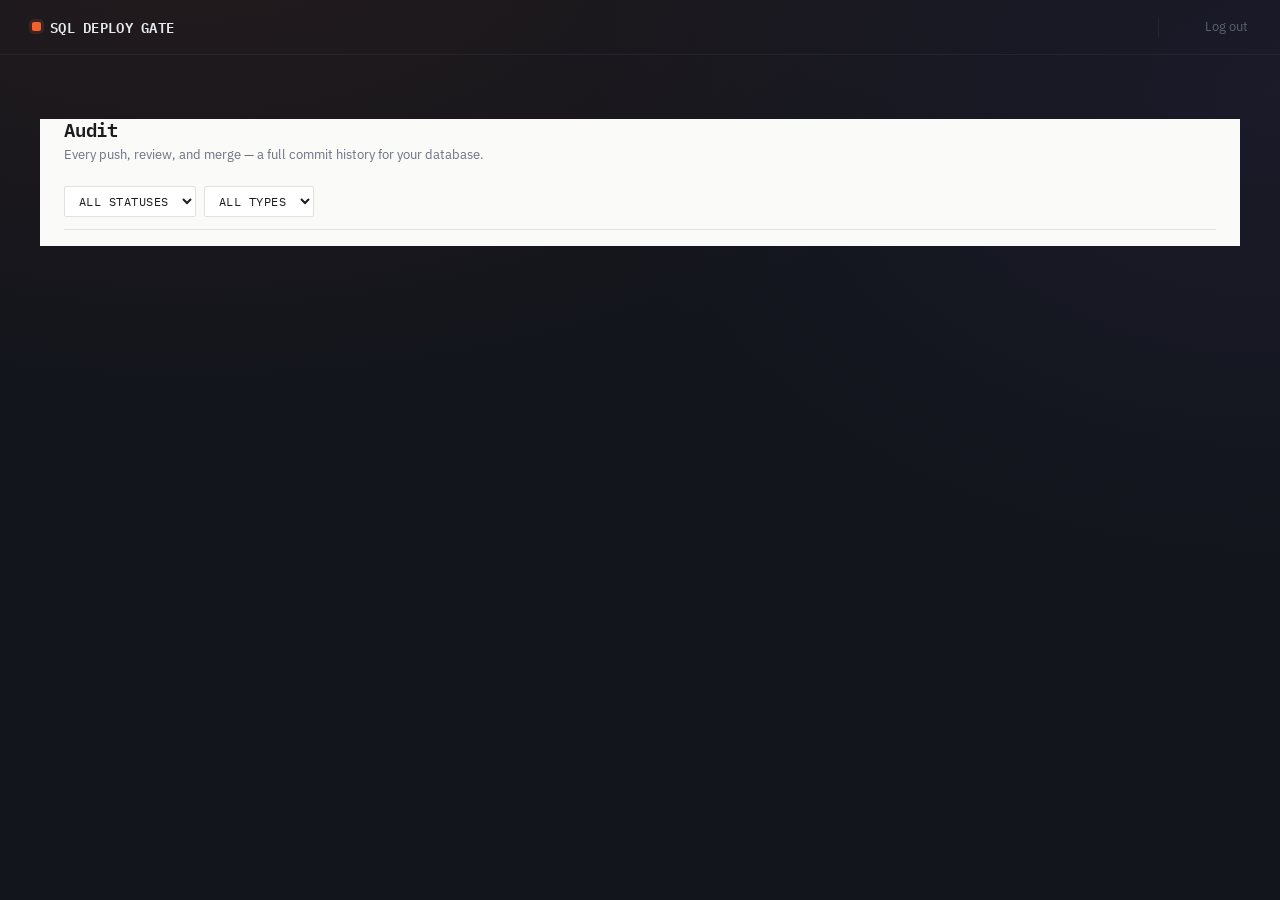
==== activity.html @ 75ae39b2 "Update activity.html" ====
<!DOCTYPE html>
<html lang="en">

<head>
    <meta charset="UTF-8">
    <meta name="viewport" content="width=device-width, initial-scale=1.0">
    <title>Audit — SQL Deploy Gate</title>
    <link rel="stylesheet" href="css/style.css">
</head>

<body>
    <div class="topbar">
        <a href="dashboard.html" class="brand"><span class="gate-dot"></span> SQL DEPLOY GATE</a>
        <div class="topbar-right">
            <nav id="navLinks"></nav>
            <div class="user-chip">
                <span class="user-email" id="userEmail"></span>
                <span id="roleTag"></span>
                <a href="#" id="logoutBtn" class="logout-link">Log out</a>
            </div>
        </div>
    </div>

    <div class="dash-wrap audit-wrap">
        <div class="repo-card-head" style="margin-bottom:4px;">
            <h1 style="font-size:19px;">Audit</h1>
        </div>
        <p style="margin-bottom:0;">Every push, review, and merge — a full commit history for your database.</p>

        <div class="audit-toolbar">
            <select id="statusFilter" class="select-input">
                <option value="">All statuses</option>
                <option value="Pending">Pending</option>
                <option value="Approved">Approved</option>
                <option value="Rejected">Rejected</option>
            </select>
            <select id="typeFilter" class="select-input">
                <option value="">All types</option>
                <option value="DDL">DDL</option>
                <option value="DML">DML</option>
            </select>
        </div>

        <div id="auditList"></div>
        <div id="auditPager" class="audit-pager"></div>
    </div>

    <script src="js/api.js"></script>
    <script src="js/models/AuthModel.js"></script>
    <script src="js/models/AuditModel.js"></script>
    <script src="js/views/NavView.js"></script>
    <script src="js/views/AuditView.js"></script>
    <script src="js/controllers/PageShell.js"></script>
    <script src="js/controllers/ActivityController.js"></script>
</body>

</html>
---- css/style.css ----
/* ===========================================================
   SQL Deploy Gate — design system v2
   Concept: your database change control, run like a git remote.
   Push a change → AI reviews the diff → an Approver merges it.
   =========================================================== */

@import url('https://fonts.googleapis.com/css2?family=IBM+Plex+Mono:wght@400;500;600;700&family=IBM+Plex+Sans:wght@400;500;600;700&display=swap');

:root {
    /* -- surface: charcoal-blue, not pure black -- */
    --bg: #12151c;
    --bg-raised: #191d26;
    --bg-terminal: #0b0d12;
    --bg-input: #0f1218;

    --border: #2a2f3a;
    --border-soft: #21252e;

    --text: #e8eaee;
    --text-dim: #9aa2b1;
    --text-faint: #5b6272;

    /* -- accent: git-orange, used for primary actions + "push" -- */
    --accent: #f2622e;
    --accent-hover: #ff7440;
    --accent-soft: rgba(242, 98, 46, 0.14);

    /* -- diff colors carry real meaning: add / remove -- */
    --add: #3fb968;
    --add-soft: rgba(63, 185, 104, 0.13);
    --remove: #f0553f;
    --remove-soft: rgba(240, 85, 63, 0.13);

    /* -- merge: azure-devops-style purple for "merged" state -- */
    --merge: #a371f7;
    --merge-soft: rgba(163, 113, 247, 0.14);

    --font-mono: 'IBM Plex Mono', ui-monospace, 'SF Mono', Consolas, monospace;
    --font-sans: 'IBM Plex Sans', -apple-system, 'Segoe UI', sans-serif;

    --radius: 6px;
    --radius-lg: 10px;
    --shadow: 0 12px 32px rgba(0, 0, 0, 0.45);
}

@media (prefers-reduced-motion: reduce) {

    *,
    *::before,
    *::after {
        animation-duration: 0.001ms !important;
        animation-iteration-count: 1 !important;
        transition-duration: 0.001ms !important;
    }
}

* {
    box-sizing: border-box;
}

body {
    margin: 0;
    background: var(--bg);
    background-image:
        radial-gradient(ellipse 900px 500px at 15% -10%, rgba(242, 98, 46, 0.08), transparent),
        radial-gradient(ellipse 700px 500px at 100% 10%, rgba(163, 113, 247, 0.06), transparent);
    background-attachment: fixed;
    color: var(--text);
    font-family: var(--font-sans);
    font-size: 15px;
    line-height: 1.55;
    -webkit-font-smoothing: antialiased;
}

a {
    color: var(--accent);
    text-decoration: none;
}

a:hover {
    color: var(--accent-hover);
}

h1,
h2,
h3 {
    font-family: var(--font-mono);
    font-weight: 600;
    line-height: 1.2;
    margin: 0 0 10px;
    letter-spacing: -0.01em;
}

p {
    color: var(--text-dim);
    margin: 0 0 14px;
}

:focus-visible {
    outline: 2px solid var(--accent);
    outline-offset: 2px;
}

/* ---------- topbar ---------- */
.topbar {
    display: flex;
    align-items: center;
    justify-content: space-between;
    padding: 16px 32px;
    border-bottom: 1px solid var(--border-soft);
}

.brand {
    display: flex;
    align-items: center;
    gap: 9px;
    font-family: var(--font-mono);
    font-weight: 600;
    font-size: 14px;
    color: var(--text);
    letter-spacing: 0.02em;
}

.brand:hover {
    color: var(--text);
    text-decoration: none;
}

.gate-dot {
    width: 9px;
    height: 9px;
    border-radius: 2px;
    background: var(--accent);
    box-shadow: 0 0 0 3px var(--accent-soft);
    flex-shrink: 0;
}

.topbar nav {
    display: flex;
    align-items: center;
    gap: 20px;
}

.topbar nav a {
    color: var(--text-dim);
    font-size: 14px;
}

.topbar nav a:hover {
    color: var(--text);
}

.topbar nav a.active {
    color: var(--text);
    position: relative;
}

.topbar nav a.active::after {
    content: '';
    position: absolute;
    left: 0;
    right: 0;
    bottom: -17px;
    height: 2px;
    background: var(--accent);
}

.topbar-right {
    display: flex;
    align-items: center;
    gap: 20px;
}

.user-chip {
    display: flex;
    align-items: center;
    gap: 14px;
    padding-left: 18px;
    border-left: 1px solid var(--border-soft);
}

.user-email {
    font-family: var(--font-mono);
    font-size: 12.5px;
    color: var(--text-faint);
}

.role-tag {
    font-family: var(--font-mono);
    font-size: 10.5px;
    font-weight: 600;
    text-transform: uppercase;
    letter-spacing: 0.05em;
    padding: 2px 7px;
    border-radius: 4px;
    border: 1px solid var(--border);
}

.role-tag.role-developer {
    color: var(--accent);
    background: var(--accent-soft);
    border-color: transparent;
}

.role-tag.role-approver {
    color: var(--merge);
    background: var(--merge-soft);
    border-color: transparent;
}

.role-tag.role-admin {
    color: var(--add);
    background: var(--add-soft);
    border-color: transparent;
}

.logout-link {
    color: var(--text-faint);
    font-size: 13px;
}

.logout-link:hover {
    color: var(--remove);
}

/* ---------- buttons ---------- */
.btn {
    display: inline-flex;
    align-items: center;
    justify-content: center;
    gap: 6px;
    font-family: var(--font-sans);
    font-weight: 600;
    font-size: 14px;
    padding: 9px 16px;
    border-radius: var(--radius);
    border: 1px solid transparent;
    background: var(--accent);
    color: #17110c;
    cursor: pointer;
    transition: background 0.15s, transform 0.1s;
}

.btn:hover {
    background: var(--accent-hover);
}

.btn:active {
    transform: translateY(1px);
}

.btn:disabled {
    opacity: 0.55;
    cursor: not-allowed;
}

.btn-secondary {
    background: transparent;
    border-color: var(--border);
    color: var(--text);
}

.btn-secondary:hover {
    background: var(--bg-raised);
    border-color: var(--text-faint);
}

.btn-sm {
    padding: 6px 12px;
    font-size: 13px;
}

.btn-lg {
    padding: 12px 24px;
    font-size: 15.5px;
}

.btn-block {
    width: 100%;
}

/* ---------- hero ---------- */
.hero {
    max-width: 1180px;
    margin: 0 auto;
    padding: 88px 32px 64px;
    display: grid;
    grid-template-columns: 1.05fr 0.95fr;
    gap: 56px;
    align-items: center;
}

.hero-copy .eyebrow {
    display: inline-flex;
    align-items: center;
    gap: 7px;
    font-family: var(--font-mono);
    font-size: 12px;
    color: var(--accent);
    text-transform: uppercase;
    letter-spacing: 0.08em;
    margin-bottom: 18px;
}

.eyebrow::before {
    content: '';
    width: 6px;
    height: 6px;
    border-radius: 50%;
    background: var(--accent);
}

.hero-copy h1 {
    font-size: 42px;
    margin-bottom: 18px;
    color: var(--text);
}

.hero-copy h1 .hl {
    color: var(--accent);
}

.hero-sub {
    font-size: 16px;
    max-width: 480px;
    margin-bottom: 30px;
}

.cta-row {
    display: flex;
    gap: 12px;
}

/* ---------- terminal signature element ---------- */
.term-window {
    background: var(--bg-terminal);
    border: 1px solid var(--border);
    border-radius: var(--radius-lg);
    box-shadow: var(--shadow);
    overflow: hidden;
}

.term-titlebar {
    display: flex;
    align-items: center;
    gap: 8px;
    padding: 11px 14px;
    background: var(--bg-raised);
    border-bottom: 1px solid var(--border-soft);
}

.term-dot {
    width: 10px;
    height: 10px;
    border-radius: 50%;
    background: var(--border);
}

.term-dot:nth-child(1) {
    background: #5b6272;
}

.term-filename {
    margin-left: 8px;
    font-family: var(--font-mono);
    font-size: 12px;
    color: var(--text-faint);
}

.term-body {
    padding: 20px 20px 24px;
    font-family: var(--font-mono);
    font-size: 13.5px;
    min-height: 230px;
}

.term-line {
    margin-bottom: 3px;
    white-space: pre-wrap;
    word-break: break-word;
}

.term-prompt {
    color: var(--merge);
}

.term-cmd {
    color: var(--text);
}

.term-out {
    color: var(--text-faint);
    padding-left: 18px;
}

.term-out.add {
    color: var(--add);
}

.term-out.remove {
    color: var(--remove);
}

.term-out.merge {
    color: var(--merge);
}

.term-out.dim {
    color: var(--text-faint);
}

.term-cursor {
    display: inline-block;
    width: 7px;
    height: 14px;
    background: var(--accent);
    vertical-align: text-bottom;
    animation: blink 1s step-end infinite;
}

@keyframes blink {
    50% {
        opacity: 0;
    }
}

/* ---------- safety / status strip ---------- */
.strip {
    max-width: 1180px;
    margin: 0 auto;
    padding: 0 32px 64px;
    display: flex;
    flex-wrap: wrap;
    gap: 10px;
}

.pill {
    display: flex;
    align-items: center;
    gap: 8px;
    font-family: var(--font-mono);
    font-size: 12.5px;
    color: var(--text-dim);
    background: var(--bg-raised);
    border: 1px solid var(--border-soft);
    padding: 8px 13px;
    border-radius: 999px;
}

.pill .dot {
    width: 6px;
    height: 6px;
    border-radius: 50%;
    background: var(--add);
    flex-shrink: 0;
}

/* ---------- how it works (git-command steps) ---------- */
.section {
    max-width: 1180px;
    margin: 0 auto;
    padding: 20px 32px 96px;
}

.section-head {
    margin-bottom: 36px;
}

.section-head h2 {
    font-size: 22px;
}

.section-head p {
    max-width: 520px;
}

.step-grid {
    display: grid;
    grid-template-columns: repeat(3, 1fr);
    gap: 20px;
}

.step-card {
    background: var(--bg-raised);
    border: 1px solid var(--border-soft);
    border-radius: var(--radius-lg);
    padding: 24px 22px;
}

.step-cmd {
    display: inline-block;
    font-family: var(--font-mono);
    font-size: 12.5px;
    font-weight: 600;
    color: var(--accent);
    background: var(--accent-soft);
    padding: 4px 9px;
    border-radius: 4px;
    margin-bottom: 16px;
}

.step-card:nth-child(2) .step-cmd {
    color: var(--merge);
    background: var(--merge-soft);
}

.step-card:nth-child(3) .step-cmd {
    color: var(--add);
    background: var(--add-soft);
}

.step-card h3 {
    font-size: 16px;
    margin-bottom: 8px;
    color: var(--text);
}

.step-card p {
    font-size: 13.5px;
    margin: 0;
}

.footer-note {
    text-align: center;
    padding: 28px;
    color: var(--text-faint);
    font-family: var(--font-mono);
    font-size: 12px;
    border-top: 1px solid var(--border-soft);
}

/* ---------- auth pages ---------- */
.center-wrap {
    min-height: calc(100vh - 65px);
    display: flex;
    align-items: center;
    justify-content: center;
    padding: 40px 20px;
}

.auth-card {
    width: 100%;
    max-width: 380px;
    background: var(--bg-raised);
    border: 1px solid var(--border-soft);
    border-radius: var(--radius-lg);
    padding: 32px 30px;
    box-shadow: var(--shadow);
}

.auth-card h1 {
    font-size: 20px;
    margin-bottom: 6px;
}

.auth-card .subtitle {
    font-size: 13.5px;
    margin-bottom: 24px;
}

.field {
    margin-bottom: 16px;
}

.field label {
    display: block;
    font-family: var(--font-mono);
    font-size: 12px;
    color: var(--text-dim);
    margin-bottom: 6px;
}

.field input {
    width: 100%;
    background: var(--bg-input);
    border: 1px solid var(--border);
    border-radius: var(--radius);
    padding: 10px 12px;
    color: var(--text);
    font-family: var(--font-sans);
    font-size: 14px;
}

.field input:focus {
    outline: none;
    border-color: var(--accent);
    box-shadow: 0 0 0 3px var(--accent-soft);
}

.auth-footer {
    margin-top: 20px;
    text-align: center;
    font-size: 13.5px;
    color: var(--text-dim);
}

.error-box {
    background: var(--remove-soft);
    border: 1px solid rgba(240, 85, 63, 0.35);
    color: var(--remove);
    font-size: 13px;
    padding: 10px 13px;
    border-radius: var(--radius);
    margin-bottom: 16px;
}

.success-box {
    background: var(--add-soft);
    border: 1px solid rgba(63, 185, 104, 0.35);
    color: var(--add);
    font-size: 13px;
    padding: 10px 13px;
    border-radius: var(--radius);
    margin-bottom: 16px;
}

/* ---------- dashboard placeholder ---------- */
.dash-wrap {
    max-width: 720px;
    margin: 64px auto;
    padding: 0 24px;
}

.repo-card {
    background: var(--bg-raised);
    border: 1px solid var(--border-soft);
    border-radius: var(--radius-lg);
    padding: 30px;
}

.repo-card-head {
    display: flex;
    align-items: center;
    justify-content: space-between;
    margin-bottom: 6px;
}

.repo-card-head h1 {
    font-size: 19px;
    margin: 0;
}

.coming-soon {
    margin-top: 18px;
    padding: 16px 18px;
    background: var(--bg-terminal);
    border: 1px dashed var(--border);
    border-radius: var(--radius);
    font-family: var(--font-mono);
    font-size: 13px;
    color: var(--text-faint);
}

/* ---------- push form ---------- */
.field textarea {
    width: 100%;
    min-height: 220px;
    background: var(--bg-input);
    border: 1px solid var(--border);
    border-radius: var(--radius);
    padding: 12px 14px;
    color: var(--text);
    font-family: var(--font-mono);
    font-size: 13px;
    line-height: 1.6;
    resize: vertical;
}

.field textarea:focus {
    outline: none;
    border-color: var(--accent);
    box-shadow: 0 0 0 3px var(--accent-soft);
}

/* ---------- verdict / result card ---------- */
.check-item {
    display: flex;
    align-items: center;
    gap: 9px;
    font-size: 13.5px;
    padding: 8px 0;
}

.check-item .icon {
    width: 18px;
    height: 18px;
    border-radius: 4px;
    display: inline-flex;
    align-items: center;
    justify-content: center;
    font-size: 11px;
    font-weight: 700;
    flex-shrink: 0;
}

.check-item.pass .icon {
    background: var(--add-soft);
    color: var(--add);
}

.check-item.fail .icon {
    background: var(--remove-soft);
    color: var(--remove);
}

.check-item.pass span:last-child {
    color: var(--text);
}

.check-item.fail span:last-child {
    color: var(--text);
}

.code-block {
    background: var(--bg-terminal);
    border: 1px solid var(--border);
    border-radius: var(--radius);
    padding: 14px 16px;
    font-family: var(--font-mono);
    font-size: 12.5px;
    line-height: 1.6;
    color: var(--text-dim);
    white-space: pre-wrap;
    word-break: break-word;
    overflow-x: auto;
    margin-top: 10px;
}

/* ---------- submission / approval list rows ---------- */
.sub-list {
    display: flex;
    flex-direction: column;
    gap: 10px;
    margin-top: 18px;
}

.sub-row {
    background: var(--bg-raised);
    border: 1px solid var(--border-soft);
    border-radius: var(--radius-lg);
    overflow: hidden;
}

.sub-row-head {
    display: flex;
    align-items: center;
    gap: 12px;
    padding: 14px 18px;
    cursor: pointer;
}

.sub-status-dot {
    width: 8px;
    height: 8px;
    border-radius: 50%;
    flex-shrink: 0;
}

.sub-status-dot.pending {
    background: var(--accent);
}

.sub-status-dot.approved {
    background: var(--add);
}

.sub-status-dot.rejected {
    background: var(--remove);
}

.sub-main {
    flex: 1;
    min-width: 0;
}

.sub-title {
    font-family: var(--font-mono);
    font-size: 13.5px;
    color: var(--text);
    white-space: nowrap;
    overflow: hidden;
    text-overflow: ellipsis;
}

.sub-number {
    color: var(--text-faint);
}

.sub-meta {
    display: flex;
    align-items: center;
    gap: 8px;
    font-size: 12px;
    color: var(--text-faint);
    margin-top: 3px;
}

.label {
    font-family: var(--font-mono);
    font-size: 10.5px;
    font-weight: 600;
    padding: 2px 7px;
    border-radius: 4px;
}

.label-ddl {
    color: var(--merge);
    background: var(--merge-soft);
}

.label-dml {
    color: var(--accent);
    background: var(--accent-soft);
}

.status-pill {
    font-family: var(--font-mono);
    font-size: 10.5px;
    font-weight: 600;
    text-transform: uppercase;
    letter-spacing: 0.04em;
    padding: 2px 8px;
    border-radius: 999px;
    flex-shrink: 0;
}

.status-pill.pending {
    color: var(--accent);
    background: var(--accent-soft);
}

.status-pill.approved {
    color: var(--add);
    background: var(--add-soft);
}

.status-pill.rejected {
    color: var(--remove);
    background: var(--remove-soft);
}

.sub-chevron {
    color: var(--text-faint);
    font-size: 12px;
    transition: transform 0.15s;
    flex-shrink: 0;
}

.sub-row.open .sub-chevron {
    transform: rotate(90deg);
}

.sub-detail {
    display: none;
    padding: 0 18px 18px;
    border-top: 1px solid var(--border-soft);
}

.sub-row.open .sub-detail {
    display: block;
    padding-top: 14px;
}

.empty-state {
    text-align: center;
    padding: 40px 20px;
    color: var(--text-faint);
    font-family: var(--font-mono);
    font-size: 13px;
    background: var(--bg-raised);
    border: 1px dashed var(--border);
    border-radius: var(--radius-lg);
}

.error-box.inline {
    margin-top: 18px;
}

/* ---------- approve / reject buttons ---------- */
.btn-approve {
    background: var(--add-soft);
    border: 1px solid rgba(63, 185, 104, 0.35);
    color: var(--add);
}

.btn-approve:hover {
    background: rgba(63, 185, 104, 0.22);
}

.btn-reject {
    background: var(--remove-soft);
    border: 1px solid rgba(240, 85, 63, 0.35);
    color: var(--remove);
}

.btn-reject:hover {
    background: rgba(240, 85, 63, 0.22);
}

/* ---------- bulk action bar + row selection ---------- */
.bulk-action-bar {
    display: flex;
    align-items: center;
    gap: 12px;
    background: var(--bg-raised);
    border: 1px solid var(--border);
    border-radius: var(--radius);
    padding: 10px 14px;
    margin-bottom: 12px;
    font-size: 13px;
    color: var(--text-dim);
    position: sticky;
    top: 12px;
    z-index: 5;
}

.bulk-action-bar .spacer {
    flex: 1;
}

.select-all-row {
    font-size: 13px;
    color: var(--text-dim);
    margin-top: 18px;
    margin-bottom: 4px;
}

.pr-select {
    width: 15px;
    height: 15px;
    accent-color: var(--accent);
    flex-shrink: 0;
    cursor: pointer;
}

.sub-row-head .pr-select {
    margin-right: 2px;
}

.pr-quick-actions {
    display: flex;
    gap: 6px;
    flex-shrink: 0;
}

/* ---------- modal ---------- */
.modal-overlay {
    position: fixed;
    inset: 0;
    background: rgba(6, 7, 10, 0.6);
    display: flex;
    align-items: center;
    justify-content: center;
    z-index: 100;
    padding: 20px;
}

.modal-card {
    width: 100%;
    max-width: 420px;
    background: var(--bg-raised);
    border: 1px solid var(--border);
    border-radius: var(--radius-lg);
    padding: 24px;
    box-shadow: var(--shadow);
}

.modal-card h3 {
    font-size: 16px;
    margin-bottom: 8px;
}

.modal-card p {
    font-size: 13.5px;
    margin-bottom: 16px;
}

.modal-card textarea {
    width: 100%;
    min-height: 90px;
    background: var(--bg-input);
    border: 1px solid var(--border);
    border-radius: var(--radius);
    padding: 10px 12px;
    color: var(--text);
    font-family: var(--font-sans);
    font-size: 13.5px;
    margin-bottom: 16px;
    resize: vertical;
}

.modal-card textarea:focus {
    outline: none;
    border-color: var(--accent);
    box-shadow: 0 0 0 3px var(--accent-soft);
}

.modal-actions {
    display: flex;
    justify-content: flex-end;
    gap: 10px;
}

@media (max-width: 860px) {
    .hero {
        grid-template-columns: 1fr;
        padding-top: 56px;
    }

    .hero-copy h1 {
        font-size: 32px;
    }

    .step-grid {
        grid-template-columns: 1fr;
    }

    .topbar {
        padding: 14px 18px;
    }

    .strip,
    .section {
        padding-left: 18px;
        padding-right: 18px;
    }
}

/* ---------- audit page ---------- */
.dash-wrap.audit-wrap {
    max-width: 1200px;
}

.audit-toolbar {
    display: flex;
    flex-wrap: wrap;
    gap: 10px;
    margin: 18px 0 22px;
}

.select-input {
    background: var(--bg-input);
    border: 1px solid var(--border);
    border-radius: var(--radius);
    padding: 8px 12px;
    color: var(--text);
    font-family: var(--font-sans);
    font-size: 13.5px;
    cursor: pointer;
}

.select-input:focus {
    outline: none;
    border-color: var(--accent);
    box-shadow: 0 0 0 3px var(--accent-soft);
}

.report-table-wrap {
    overflow-x: auto;
    border: 1px solid var(--border-soft);
    border-radius: var(--radius-lg);
}

.report-table {
    width: 100%;
    border-collapse: collapse;
    background: var(--bg-raised);
}

.report-table thead th {
    text-align: left;
    font-family: var(--font-mono);
    font-size: 11px;
    text-transform: uppercase;
    letter-spacing: 0.05em;
    color: var(--text-faint);
    font-weight: 600;
    padding: 12px;
    border-bottom: 1px solid var(--border-soft);
    white-space: nowrap;
}

.report-table td {
    padding: 12px;
    border-bottom: 1px solid var(--border-soft);
    vertical-align: middle;
    font-size: 13px;
    color: var(--text-dim);
}

.report-row:last-child td {
    border-bottom: none;
}

.report-row:hover {
    background: var(--bg-input);
}

.report-table td.audit-user {
    font-family: var(--font-mono);
    color: var(--accent);
    white-space: nowrap;
}

.report-summary {
    max-width: 280px;
    overflow: hidden;
    text-overflow: ellipsis;
    white-space: nowrap;
    color: var(--text);
}

.report-table td .audit-reason,
.report-table td .audit-resolved {
    display: block;
    max-width: 220px;
    overflow: hidden;
    text-overflow: ellipsis;
    white-space: nowrap;
}

.report-table td .audit-reason {
    color: var(--remove);
    font-size: 12.5px;
}

.report-table td .audit-resolved {
    color: var(--text-faint);
    font-size: 12.5px;
}

.audit-pager {
    display: flex;
    align-items: center;
    justify-content: center;
    gap: 16px;
    margin-top: 22px;
    font-size: 13px;
    color: var(--text-dim);
}

/* ---------- users / role assignment page ---------- */
.users-stats {
    display: flex;
    flex-wrap: wrap;
    gap: 8px;
    margin: 18px 0 20px;
}

.users-toolbar {
    margin-bottom: 16px;
}

.users-search {
    width: 100%;
    max-width: 320px;
    background: var(--bg-input);
    border: 1px solid var(--border);
    border-radius: var(--radius);
    padding: 9px 13px;
    color: var(--text);
    font-family: var(--font-sans);
    font-size: 13.5px;
}

.users-search:focus {
    outline: none;
    border-color: var(--accent);
    box-shadow: 0 0 0 3px var(--accent-soft);
}

.users-table {
    width: 100%;
    border-collapse: collapse;
}

.users-table th {
    text-align: left;
    font-family: var(--font-mono);
    font-size: 11px;
    text-transform: uppercase;
    letter-spacing: 0.05em;
    color: var(--text-faint);
    font-weight: 600;
    padding: 0 12px 10px;
    border-bottom: 1px solid var(--border-soft);
}

.users-table td {
    padding: 12px;
    border-bottom: 1px solid var(--border-soft);
    vertical-align: middle;
}

.avatar {
    display: inline-flex;
    align-items: center;
    justify-content: center;
    width: 30px;
    height: 30px;
    border-radius: 50%;
    background: var(--bg-input);
    border: 1px solid var(--border);
    font-family: var(--font-mono);
    font-size: 11px;
    font-weight: 600;
    color: var(--text-dim);
    flex-shrink: 0;
}

.user-row-identity {
    display: flex;
    align-items: center;
    gap: 10px;
}

.user-row-identity .email {
    font-size: 13.5px;
    color: var(--text);
}

.user-row-identity .sub {
    font-size: 11.5px;
    color: var(--text-faint);
}

.role-cell {
    display: flex;
    align-items: center;
    gap: 10px;
}

/* ===========================================================
   Workspace header — authenticated landing state.
   Reuses existing tokens only (no new colors introduced).
   Append this block to style.css.
   =========================================================== */

.workspace-hero {
    background: var(--bg-raised);
    background-image: radial-gradient(ellipse 500px 220px at 100% 0%, rgba(242, 98, 46, 0.10), transparent);
    border: 1px solid var(--border-soft);
    border-radius: var(--radius-lg);
    padding: 28px 30px;
    margin-bottom: 22px;
    position: relative;
    overflow: hidden;
}

.workspace-hero::before {
    content: '';
    position: absolute;
    top: 0;
    left: 0;
    width: 3px;
    height: 100%;
    background: var(--accent);
}

.workspace-eyebrow {
    display: inline-flex;
    align-items: center;
    gap: 7px;
    font-family: var(--font-mono);
    font-size: 11.5px;
    color: var(--accent);
    text-transform: uppercase;
    letter-spacing: 0.08em;
    margin-bottom: 10px;
}

.workspace-eyebrow::before {
    content: '';
    width: 6px;
    height: 6px;
    border-radius: 50%;
    background: var(--accent);
    box-shadow: 0 0 0 3px var(--accent-soft);
}

.workspace-hero h1 {
    font-size: 24px;
    margin-bottom: 4px;
    color: var(--text);
}

.workspace-identity {
    display: flex;
    align-items: center;
    gap: 10px;
    font-size: 13.5px;
    color: var(--text-dim);
    margin-bottom: 22px;
}

.workspace-identity .email {
    font-family: var(--font-mono);
    color: var(--text-faint);
}

/* -- stat pills, reusing .pill but with a value emphasis -- */
.workspace-stats {
    display: flex;
    flex-wrap: wrap;
    gap: 10px;
    margin-bottom: 24px;
}

.stat-pill {
    display: flex;
    align-items: center;
    gap: 9px;
    background: var(--bg-terminal);
    border: 1px solid var(--border-soft);
    padding: 9px 15px;
    border-radius: var(--radius);
}

.stat-pill .stat-value {
    font-family: var(--font-mono);
    font-size: 17px;
    font-weight: 700;
    color: var(--text);
}

.stat-pill .stat-label {
    font-family: var(--font-mono);
    font-size: 11px;
    color: var(--text-faint);
    text-transform: uppercase;
    letter-spacing: 0.04em;
}

.stat-pill.pending .stat-value {
    color: var(--accent);
}

.stat-pill.approved .stat-value {
    color: var(--add);
}

.stat-pill.rejected .stat-value {
    color: var(--remove);
}

/* -- role-aware quick actions -- */
.workspace-actions {
    display: flex;
    flex-wrap: wrap;
    gap: 10px;
}

.action-card {
    display: flex;
    align-items: center;
    gap: 12px;
    background: var(--bg-terminal);
    border: 1px solid var(--border);
    border-radius: var(--radius);
    padding: 12px 16px;
    color: var(--text);
    flex: 1;
    min-width: 200px;
    transition: border-color 0.15s, transform 0.1s;
}

.action-card:hover {
    border-color: var(--accent);
    color: var(--text);
    text-decoration: none;
    transform: translateY(-1px);
}

.action-card .action-icon {
    width: 32px;
    height: 32px;
    border-radius: 7px;
    background: var(--accent-soft);
    color: var(--accent);
    display: flex;
    align-items: center;
    justify-content: center;
    font-family: var(--font-mono);
    font-size: 15px;
    font-weight: 700;
    flex-shrink: 0;
}

.action-card .action-text .title {
    font-size: 13.5px;
    font-weight: 600;
}

.action-card .action-text .sub {
    font-size: 11.5px;
    color: var(--text-faint);
}

/* skeleton loading state for stats */
.stat-pill.loading .stat-value {
    color: var(--text-faint);
}

/* base spinner (rotation) */
.spinner {
    display: inline-block;
    border-radius: 50%;
    animation: spin 0.7s linear infinite;
}

@keyframes spin {
    to {
        transform: rotate(360deg);
    }
}

/* ===========================================================
   Loading overlay (submissions push)
   =========================================================== */
.loading-overlay {
    position: fixed;
    inset: 0;
    background: rgba(10, 10, 10, 0.85);
    backdrop-filter: blur(4px);
    display: flex;
    align-items: center;
    justify-content: center;
    z-index: 9999;
    opacity: 0;
    visibility: hidden;
    transition: opacity 0.2s ease, visibility 0.2s ease;
}

.loading-overlay.visible {
    opacity: 1;
    visibility: visible;
}

.loading-box {
    background: var(--bg-terminal);
    border: 1px solid var(--border);
    border-radius: var(--radius);
    padding: 24px 30px;
    text-align: center;
    box-shadow: 0 10px 40px rgba(0, 0, 0, 0.5);
}

.loading-box .spinner {
    width: 32px;
    height: 32px;
    margin: 0 auto 12px;
    border-width: 3px;
    border-style: solid;
    border-color: rgba(255, 255, 255, 0.2);
    border-top-color: #fff;
}

.loading-box p {
    font-family: var(--font-sans);
    font-size: 13.5px;
    color: var(--text);
    margin: 0;
}

/* ---------- audit report table ---------- */
.report-table-wrap {
    overflow-x: auto;
    border: 1px solid var(--border-soft);
    border-radius: var(--radius-lg);
}

.report-table {
    width: 100%;
    border-collapse: collapse;
    background: var(--bg-raised);
}

.report-table thead th {
    text-align: left;
    font-family: var(--font-mono);
    font-size: 11px;
    text-transform: uppercase;
    letter-spacing: 0.05em;
    color: var(--text-faint);
    font-weight: 600;
    padding: 12px;
    border-bottom: 1px solid var(--border-soft);
    white-space: nowrap;
}

.report-table td {
    padding: 12px;
    border-bottom: 1px solid var(--border-soft);
    vertical-align: middle;
    font-size: 13px;
    color: var(--text-dim);
}

.report-row:last-child td {
    border-bottom: none;
}

.report-row:hover {
    background: var(--bg-input);
}

.report-row td.audit-user {
    font-family: var(--font-mono);
    color: var(--accent);
    white-space: nowrap;
}

.report-summary {
    max-width: 280px;
    overflow: hidden;
    text-overflow: ellipsis;
    white-space: nowrap;
    color: var(--text);
}

.report-table td .audit-reason {
    color: var(--remove);
    font-size: 12.5px;
}

.report-table td .audit-resolved {
    color: var(--text-faint);
    font-size: 12.5px;
}
/* ===========================================================
   Audit — Report / Ledger styling
   Add this after your existing style.css, or merge selectively.
   =========================================================== */

:root {
  --ledger-paper: #FAFAF8;
  --ledger-ink: #1C1C1E;
  --ledger-slate: #6B7280;
  --ledger-hairline: #E3E1DA;
  --ledger-approved: #1E7A4C;
  --ledger-approved-bg: #EAF5EE;
  --ledger-rejected: #B3492E;
  --ledger-rejected-bg: #FBEEEA;
  --ledger-pending: #B8860B;
  --ledger-pending-bg: #FBF3E1;
  --mono: 'IBM Plex Mono', 'JetBrains Mono', 'SFMono-Regular', Consolas, monospace;
}

.audit-wrap {
  background: var(--ledger-paper);
}

.audit-wrap h1 {
  font-family: var(--mono);
  font-weight: 600;
  letter-spacing: -0.01em;
  color: var(--ledger-ink);
}

.audit-wrap > p {
  color: var(--ledger-slate);
  font-size: 13px;
  margin-top: 2px;
}

/* ---------- Toolbar ---------- */
.audit-toolbar {
  display: flex;
  gap: 8px;
  margin: 20px 0 16px;
  padding-bottom: 12px;
  border-bottom: 1px solid var(--ledger-hairline);
}

.audit-toolbar .select-input {
  font-family: var(--mono);
  font-size: 12px;
  text-transform: uppercase;
  letter-spacing: 0.04em;
  border: 1px solid var(--ledger-hairline);
  background: #fff;
  color: var(--ledger-ink);
  border-radius: 2px;
  padding: 6px 10px;
}

/* ---------- Report table ---------- */
.report-table-wrap {
  border: 1px solid var(--ledger-hairline);
  border-radius: 2px;
  overflow-x: auto;
  background: #fff;
}

.report-table {
  width: 100%;
  border-collapse: collapse;
  font-size: 13px;
}

.report-table thead th {
  position: sticky;
  top: 0;
  background: var(--ledger-paper);
  font-family: var(--mono);
  font-size: 10.5px;
  font-weight: 600;
  text-transform: uppercase;
  letter-spacing: 0.06em;
  color: var(--ledger-slate);
  text-align: left;
  padding: 10px 14px;
  border-bottom: 1px solid var(--ledger-hairline);
  white-space: nowrap;
}

.report-row {
  border-bottom: 1px solid var(--ledger-hairline);
  position: relative;
}

.report-row:last-child {
  border-bottom: none;
}

.report-row:hover {
  background: #FBFBF9;
}

.report-row td {
  padding: 11px 14px;
  color: var(--ledger-ink);
  vertical-align: top;
}

/* left-edge stamp bar, colored by status */
.report-row td:first-child {
  position: relative;
  padding-left: 18px;
}

.report-row td:first-child::before {
  content: "";
  position: absolute;
  left: 0;
  top: 0;
  bottom: 0;
  width: 3px;
}

.report-row:has(.status-pill.approved) td:first-child::before { background: var(--ledger-approved); }
.report-row:has(.status-pill.rejected) td:first-child::before { background: var(--ledger-rejected); }
.report-row:has(.status-pill.pending) td:first-child::before { background: var(--ledger-pending); }

/* ---------- Status ---------- */
.audit-status-dot {
  display: none; /* replaced by the edge stamp bar */
}

.status-pill {
  font-family: var(--mono);
  font-size: 10.5px;
  font-weight: 600;
  text-transform: uppercase;
  letter-spacing: 0.05em;
  padding: 3px 8px;
  border-radius: 2px;
  white-space: nowrap;
}

.status-pill.approved { color: var(--ledger-approved); background: var(--ledger-approved-bg); }
.status-pill.rejected { color: var(--ledger-rejected); background: var(--ledger-rejected-bg); }
.status-pill.pending  { color: var(--ledger-pending);  background: var(--ledger-pending-bg); }

/* ---------- Cell content ---------- */
.audit-user {
  font-family: var(--mono);
  font-size: 12px;
  color: var(--ledger-ink);
}

.label {
  font-family: var(--mono);
  font-size: 10.5px;
  font-weight: 600;
  letter-spacing: 0.04em;
  padding: 2px 6px;
  border-radius: 2px;
  border: 1px solid var(--ledger-hairline);
}

.label-ddl { color: #1D4ED8; border-color: #C7D7F9; background: #EEF3FE; }
.label-dml { color: #7C3AED; border-color: #DED3FA; background: #F4EFFE; }

.report-summary {
  max-width: 320px;
  overflow: hidden;
  text-overflow: ellipsis;
  white-space: nowrap;
  color: var(--ledger-ink);
  font-size: 12.5px;
}

.audit-reason,
.audit-resolved {
  font-size: 12px;
  color: var(--ledger-slate);
  max-width: 260px;
  overflow: hidden;
  text-overflow: ellipsis;
  white-space: nowrap;
  display: inline-block;
}

.audit-resolved { color: var(--ledger-approved); }
.audit-reason { color: var(--ledger-rejected); }

.report-table td:nth-child(7),
.report-table td:nth-child(5),
.report-table td:nth-child(6) {
  font-family: var(--mono);
  font-size: 11.5px;
  color: var(--ledger-slate);
  white-space: nowrap;
}

/* ---------- Empty / error states ---------- */
.empty-state {
  padding: 48px 20px;
  text-align: center;
  color: var(--ledger-slate);
  font-family: var(--mono);
  font-size: 12.5px;
  border: 1px dashed var(--ledger-hairline);
  border-radius: 2px;
}

.error-box {
  padding: 14px 16px;
  border: 1px solid var(--ledger-rejected-bg);
  background: var(--ledger-rejected-bg);
  color: var(--ledger-rejected);
  border-radius: 2px;
  font-size: 13px;
}

/* ---------- Pager ---------- */
.audit-pager {
  display: flex;
  align-items: center;
  justify-content: center;
  gap: 14px;
  margin-top: 16px;
  font-family: var(--mono);
  font-size: 12px;
  color: var(--ledger-slate);
}

.audit-pager .btn-sm {
  font-family: var(--mono);
  font-size: 11px;
  text-transform: uppercase;
  letter-spacing: 0.04em;
  padding: 6px 12px;
  border-radius: 2px;
}

/* ---------- Responsive ---------- */
@media (max-width: 720px) {
  .report-table thead { display: none; }
  .report-row { display: block; padding: 12px 14px; }
  .report-row td {
    display: flex;
    justify-content: space-between;
    gap: 12px;
    padding: 4px 0;
    border: none;
  }
  .report-row td:first-child { padding-left: 0; }
  .report-row td:first-child::before { display: none; }
  .report-row td::before {
    content: attr(data-label);
    font-family: var(--mono);
    font-size: 10px;
    text-transform: uppercase;
    color: var(--ledger-slate);
    flex-shrink: 0;
  }
}
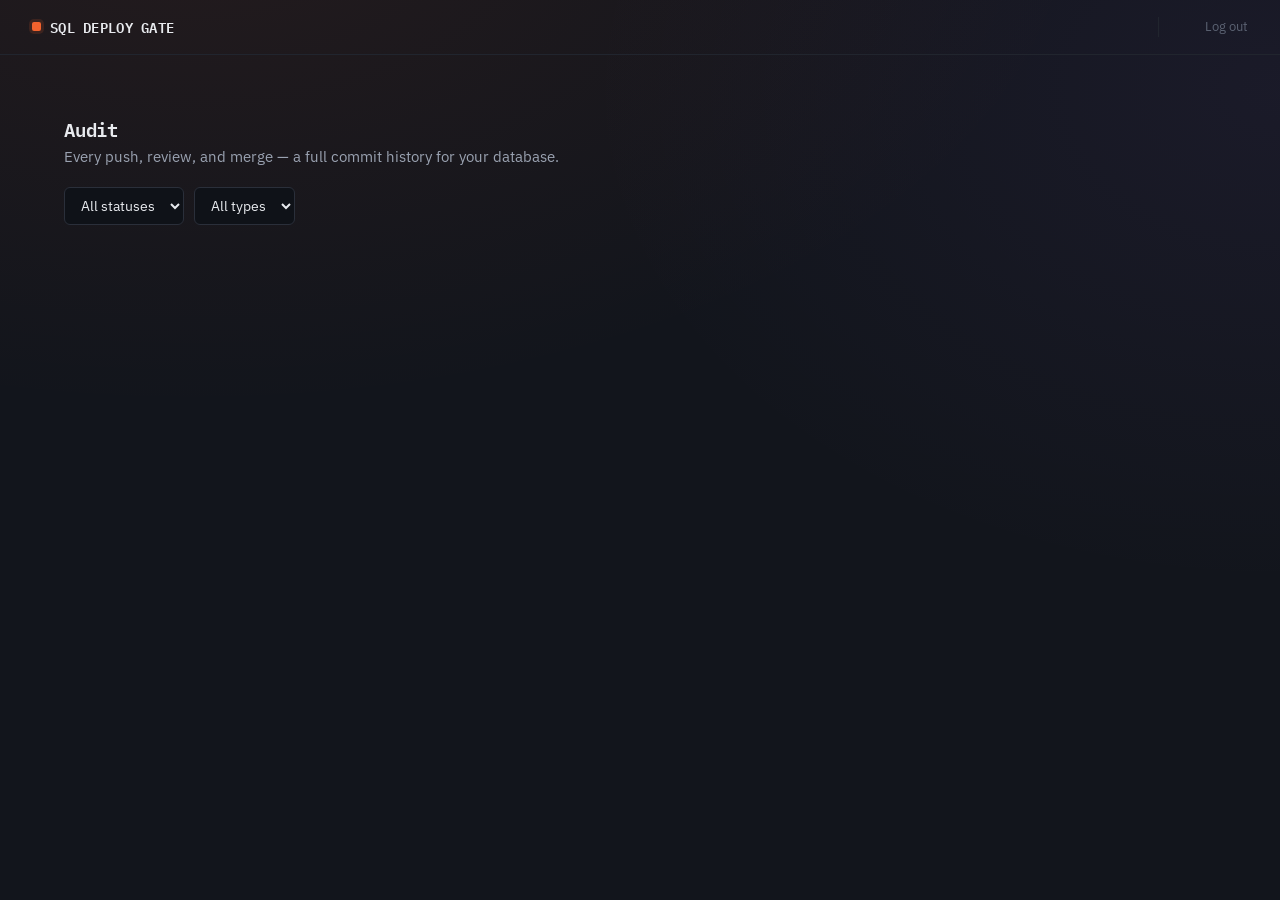
==== commit c8aae721: "Remove unused script references from activity.html Removed unused script references for AuditModel a" ====
--- a/activity.html
+++ b/activity.html
@@ -47,10 +47,7 @@
 
     <script src="js/api.js"></script>
     <script src="js/models/AuthModel.js"></script>
-    <script src="js/models/AuditModel.js"></script>
-    <script src="js/views/NavView.js"></script>
     <script src="js/views/AuditView.js"></script>
-    <script src="js/controllers/PageShell.js"></script>
     <script src="js/controllers/ActivityController.js"></script>
 </body>
 
--- a/css/style.css
+++ b/css/style.css
@@ -1527,263 +1527,115 @@
     color: var(--text-faint);
     font-size: 12.5px;
 }
-/* ===========================================================
-   Audit — Report / Ledger styling
-   Add this after your existing style.css, or merge selectively.
-   =========================================================== */
-
-:root {
-  --ledger-paper: #FAFAF8;
-  --ledger-ink: #1C1C1E;
-  --ledger-slate: #6B7280;
-  --ledger-hairline: #E3E1DA;
-  --ledger-approved: #1E7A4C;
-  --ledger-approved-bg: #EAF5EE;
-  --ledger-rejected: #B3492E;
-  --ledger-rejected-bg: #FBEEEA;
-  --ledger-pending: #B8860B;
-  --ledger-pending-bg: #FBF3E1;
-  --mono: 'IBM Plex Mono', 'JetBrains Mono', 'SFMono-Regular', Consolas, monospace;
-}
-
-.audit-wrap {
-  background: var(--ledger-paper);
-}
-
-.audit-wrap h1 {
-  font-family: var(--mono);
-  font-weight: 600;
-  letter-spacing: -0.01em;
-  color: var(--ledger-ink);
-}
-
-.audit-wrap > p {
-  color: var(--ledger-slate);
-  font-size: 13px;
-  margin-top: 2px;
-}
-
-/* ---------- Toolbar ---------- */
+/* ---------- audit page ---------- */
+.dash-wrap.audit-wrap {
+    max-width: 1200px;
+}
+
 .audit-toolbar {
-  display: flex;
-  gap: 8px;
-  margin: 20px 0 16px;
-  padding-bottom: 12px;
-  border-bottom: 1px solid var(--ledger-hairline);
-}
-
-.audit-toolbar .select-input {
-  font-family: var(--mono);
-  font-size: 12px;
-  text-transform: uppercase;
-  letter-spacing: 0.04em;
-  border: 1px solid var(--ledger-hairline);
-  background: #fff;
-  color: var(--ledger-ink);
-  border-radius: 2px;
-  padding: 6px 10px;
-}
-
-/* ---------- Report table ---------- */
+    display: flex;
+    flex-wrap: wrap;
+    gap: 10px;
+    margin: 18px 0 22px;
+}
+
+.select-input {
+    background: var(--bg-input);
+    border: 1px solid var(--border);
+    border-radius: var(--radius);
+    padding: 8px 12px;
+    color: var(--text);
+    font-family: var(--font-sans);
+    font-size: 13.5px;
+    cursor: pointer;
+}
+
+.select-input:focus {
+    outline: none;
+    border-color: var(--accent);
+    box-shadow: 0 0 0 3px var(--accent-soft);
+}
+
 .report-table-wrap {
-  border: 1px solid var(--ledger-hairline);
-  border-radius: 2px;
-  overflow-x: auto;
-  background: #fff;
+    overflow-x: auto;
+    border: 1px solid var(--border-soft);
+    border-radius: var(--radius-lg);
 }
 
 .report-table {
-  width: 100%;
-  border-collapse: collapse;
-  font-size: 13px;
+    width: 100%;
+    border-collapse: collapse;
+    background: var(--bg-raised);
 }
 
 .report-table thead th {
-  position: sticky;
-  top: 0;
-  background: var(--ledger-paper);
-  font-family: var(--mono);
-  font-size: 10.5px;
-  font-weight: 600;
-  text-transform: uppercase;
-  letter-spacing: 0.06em;
-  color: var(--ledger-slate);
-  text-align: left;
-  padding: 10px 14px;
-  border-bottom: 1px solid var(--ledger-hairline);
-  white-space: nowrap;
-}
-
-.report-row {
-  border-bottom: 1px solid var(--ledger-hairline);
-  position: relative;
-}
-
-.report-row:last-child {
-  border-bottom: none;
+    text-align: left;
+    font-family: var(--font-mono);
+    font-size: 11px;
+    text-transform: uppercase;
+    letter-spacing: 0.05em;
+    color: var(--text-faint);
+    font-weight: 600;
+    padding: 12px;
+    border-bottom: 1px solid var(--border-soft);
+    white-space: nowrap;
+}
+
+.report-table td {
+    padding: 12px;
+    border-bottom: 1px solid var(--border-soft);
+    vertical-align: middle;
+    font-size: 13px;
+    color: var(--text-dim);
+}
+
+.report-row:last-child td {
+    border-bottom: none;
 }
 
 .report-row:hover {
-  background: #FBFBF9;
-}
-
-.report-row td {
-  padding: 11px 14px;
-  color: var(--ledger-ink);
-  vertical-align: top;
-}
-
-/* left-edge stamp bar, colored by status */
-.report-row td:first-child {
-  position: relative;
-  padding-left: 18px;
-}
-
-.report-row td:first-child::before {
-  content: "";
-  position: absolute;
-  left: 0;
-  top: 0;
-  bottom: 0;
-  width: 3px;
-}
-
-.report-row:has(.status-pill.approved) td:first-child::before { background: var(--ledger-approved); }
-.report-row:has(.status-pill.rejected) td:first-child::before { background: var(--ledger-rejected); }
-.report-row:has(.status-pill.pending) td:first-child::before { background: var(--ledger-pending); }
-
-/* ---------- Status ---------- */
-.audit-status-dot {
-  display: none; /* replaced by the edge stamp bar */
-}
-
-.status-pill {
-  font-family: var(--mono);
-  font-size: 10.5px;
-  font-weight: 600;
-  text-transform: uppercase;
-  letter-spacing: 0.05em;
-  padding: 3px 8px;
-  border-radius: 2px;
-  white-space: nowrap;
-}
-
-.status-pill.approved { color: var(--ledger-approved); background: var(--ledger-approved-bg); }
-.status-pill.rejected { color: var(--ledger-rejected); background: var(--ledger-rejected-bg); }
-.status-pill.pending  { color: var(--ledger-pending);  background: var(--ledger-pending-bg); }
-
-/* ---------- Cell content ---------- */
-.audit-user {
-  font-family: var(--mono);
-  font-size: 12px;
-  color: var(--ledger-ink);
-}
-
-.label {
-  font-family: var(--mono);
-  font-size: 10.5px;
-  font-weight: 600;
-  letter-spacing: 0.04em;
-  padding: 2px 6px;
-  border-radius: 2px;
-  border: 1px solid var(--ledger-hairline);
-}
-
-.label-ddl { color: #1D4ED8; border-color: #C7D7F9; background: #EEF3FE; }
-.label-dml { color: #7C3AED; border-color: #DED3FA; background: #F4EFFE; }
+    background: var(--bg-input);
+}
+
+.report-table td.audit-user {
+    font-family: var(--font-mono);
+    color: var(--accent);
+    white-space: nowrap;
+}
 
 .report-summary {
-  max-width: 320px;
-  overflow: hidden;
-  text-overflow: ellipsis;
-  white-space: nowrap;
-  color: var(--ledger-ink);
-  font-size: 12.5px;
-}
-
-.audit-reason,
-.audit-resolved {
-  font-size: 12px;
-  color: var(--ledger-slate);
-  max-width: 260px;
-  overflow: hidden;
-  text-overflow: ellipsis;
-  white-space: nowrap;
-  display: inline-block;
-}
-
-.audit-resolved { color: var(--ledger-approved); }
-.audit-reason { color: var(--ledger-rejected); }
-
-.report-table td:nth-child(7),
-.report-table td:nth-child(5),
-.report-table td:nth-child(6) {
-  font-family: var(--mono);
-  font-size: 11.5px;
-  color: var(--ledger-slate);
-  white-space: nowrap;
-}
-
-/* ---------- Empty / error states ---------- */
-.empty-state {
-  padding: 48px 20px;
-  text-align: center;
-  color: var(--ledger-slate);
-  font-family: var(--mono);
-  font-size: 12.5px;
-  border: 1px dashed var(--ledger-hairline);
-  border-radius: 2px;
-}
-
-.error-box {
-  padding: 14px 16px;
-  border: 1px solid var(--ledger-rejected-bg);
-  background: var(--ledger-rejected-bg);
-  color: var(--ledger-rejected);
-  border-radius: 2px;
-  font-size: 13px;
-}
-
-/* ---------- Pager ---------- */
+    max-width: 280px;
+    overflow: hidden;
+    text-overflow: ellipsis;
+    white-space: nowrap;
+    color: var(--text);
+}
+
+.report-table td .audit-reason,
+.report-table td .audit-resolved {
+    display: block;
+    max-width: 220px;
+    overflow: hidden;
+    text-overflow: ellipsis;
+    white-space: nowrap;
+}
+
+.report-table td .audit-reason {
+    color: var(--remove);
+    font-size: 12.5px;
+}
+
+.report-table td .audit-resolved {
+    color: var(--text-faint);
+    font-size: 12.5px;
+}
+
 .audit-pager {
-  display: flex;
-  align-items: center;
-  justify-content: center;
-  gap: 14px;
-  margin-top: 16px;
-  font-family: var(--mono);
-  font-size: 12px;
-  color: var(--ledger-slate);
-}
-
-.audit-pager .btn-sm {
-  font-family: var(--mono);
-  font-size: 11px;
-  text-transform: uppercase;
-  letter-spacing: 0.04em;
-  padding: 6px 12px;
-  border-radius: 2px;
-}
-
-/* ---------- Responsive ---------- */
-@media (max-width: 720px) {
-  .report-table thead { display: none; }
-  .report-row { display: block; padding: 12px 14px; }
-  .report-row td {
-    display: flex;
-    justify-content: space-between;
-    gap: 12px;
-    padding: 4px 0;
-    border: none;
-  }
-  .report-row td:first-child { padding-left: 0; }
-  .report-row td:first-child::before { display: none; }
-  .report-row td::before {
-    content: attr(data-label);
-    font-family: var(--mono);
-    font-size: 10px;
-    text-transform: uppercase;
-    color: var(--ledger-slate);
-    flex-shrink: 0;
-  }
-}
+    display: flex;
+    align-items: center;
+    justify-content: center;
+    gap: 16px;
+    margin-top: 22px;
+    font-size: 13px;
+    color: var(--text-dim);
+}
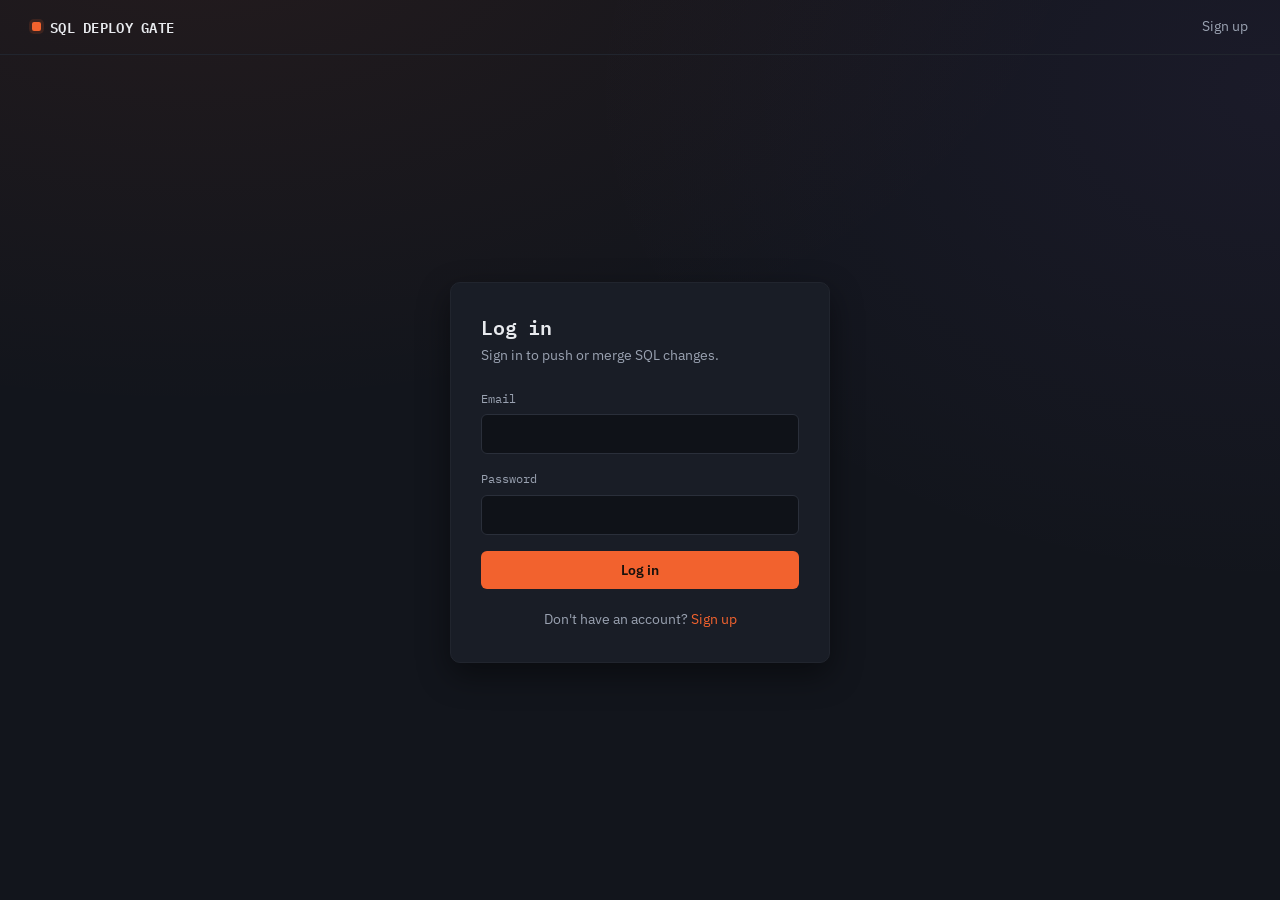
==== commit 1fc26821: "feat: add navview and pageshell controller scripts to activity page" ====
--- a/activity.html
+++ b/activity.html
@@ -20,13 +20,11 @@
             </div>
         </div>
     </div>
-
     <div class="dash-wrap audit-wrap">
         <div class="repo-card-head" style="margin-bottom:4px;">
             <h1 style="font-size:19px;">Audit</h1>
         </div>
         <p style="margin-bottom:0;">Every push, review, and merge — a full commit history for your database.</p>
-
         <div class="audit-toolbar">
             <select id="statusFilter" class="select-input">
                 <option value="">All statuses</option>
@@ -40,15 +38,16 @@
                 <option value="DML">DML</option>
             </select>
         </div>
-
         <div id="auditList"></div>
         <div id="auditPager" class="audit-pager"></div>
     </div>
-
     <script src="js/api.js"></script>
-    <script src="js/models/AuthModel.js"></script>
-    <script src="js/views/AuditView.js"></script>
-    <script src="js/controllers/ActivityController.js"></script>
+    <script src="js/models/authmodel.js"></script>
+    <script src="js/models/auditmodel.js"></script>
+    <script src="js/views/navview.js"></script>
+    <script src="js/views/auditview.js"></script>
+    <script src="js/controllers/pageshell.js"></script>
+    <script src="js/controllers/activitycontroller.js"></script>
 </body>
 
-</html>
+</html>
